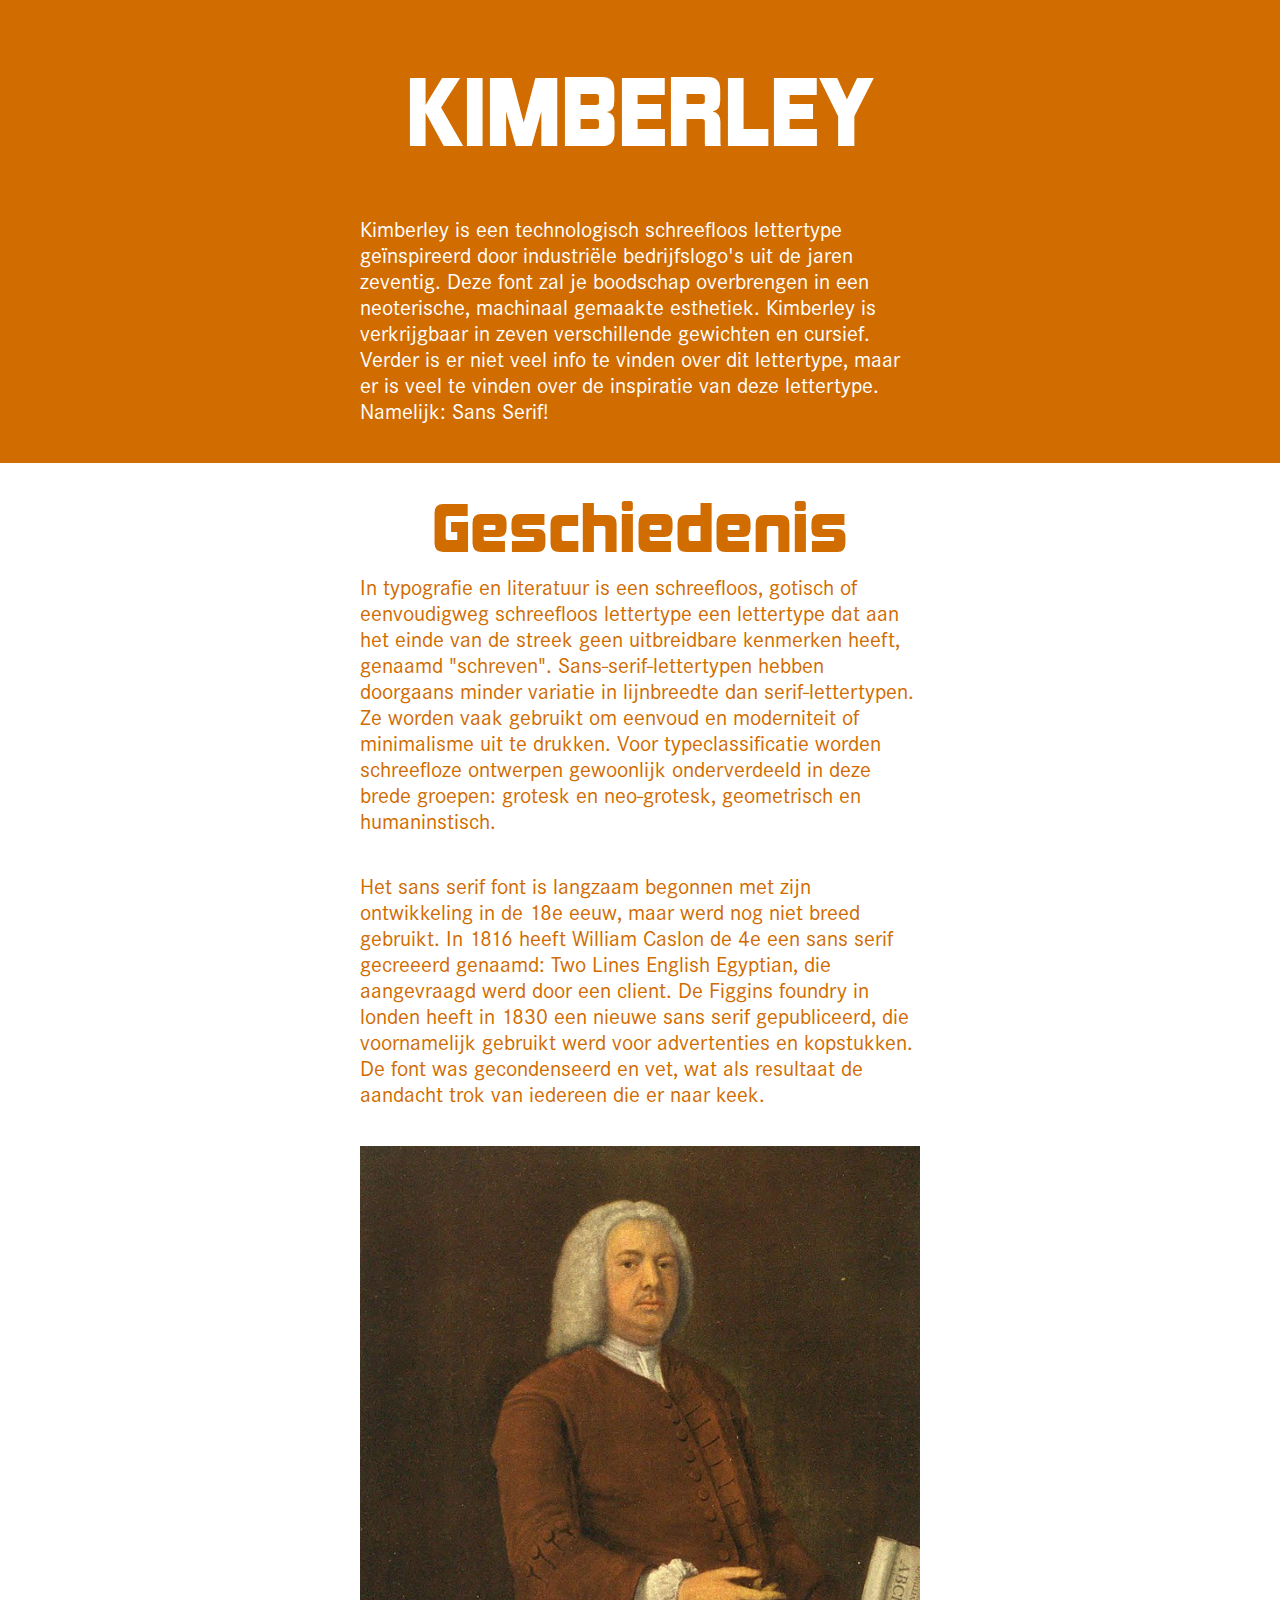
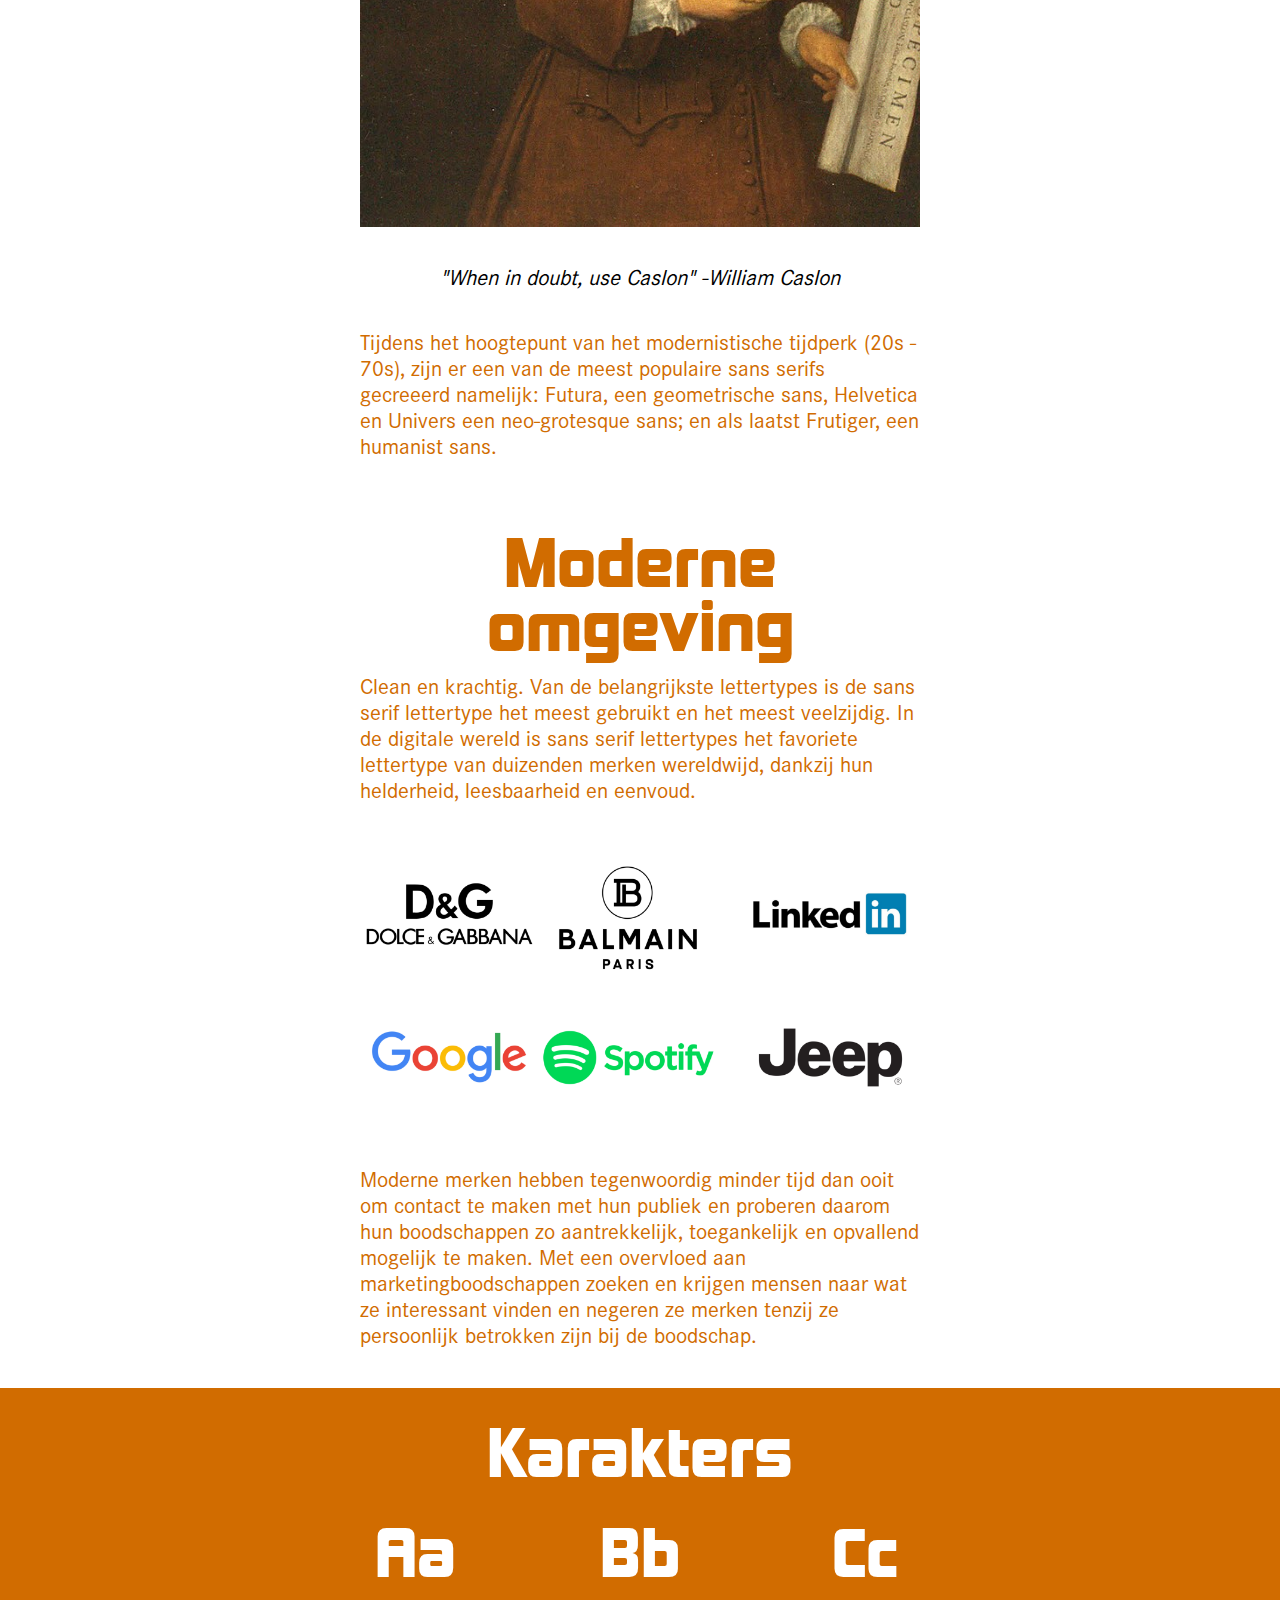
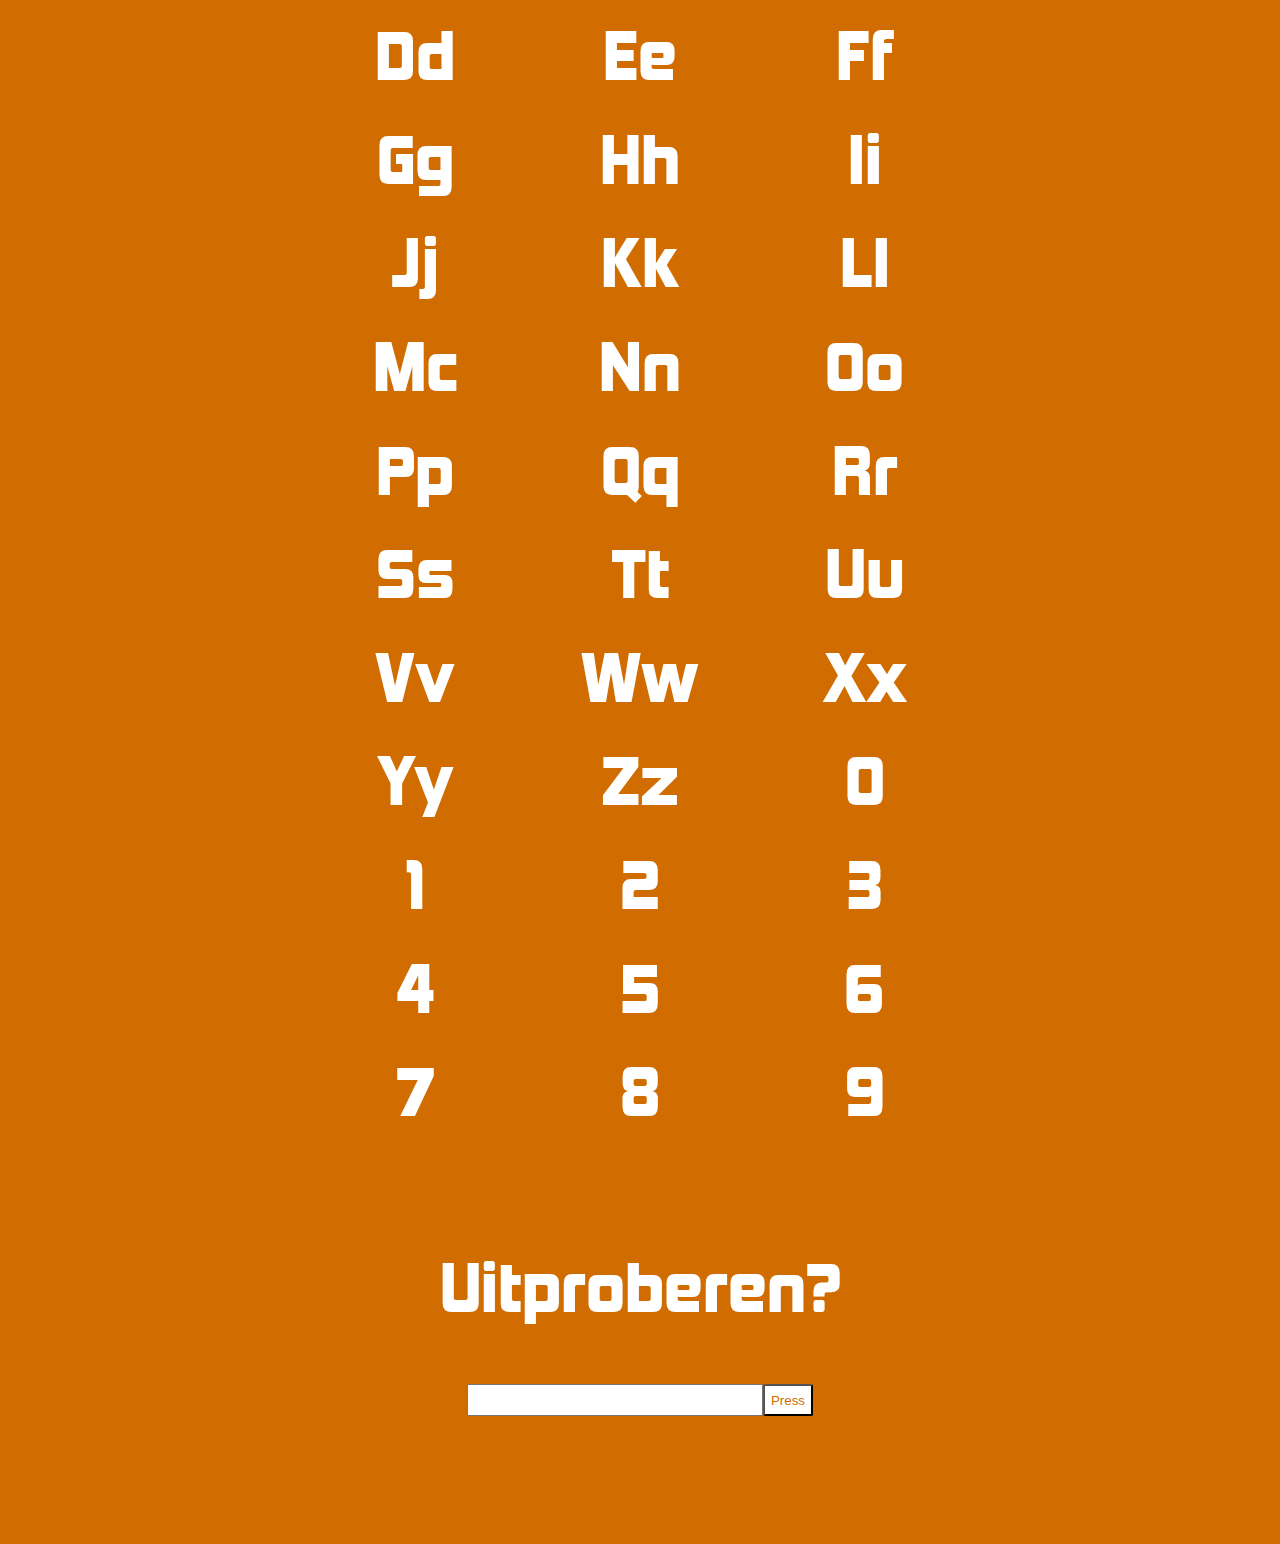
==== index.html @ 1e72dc58 "Add files via upload" ====
<!doctype html>
<!-- In Dutch? Change lang="en" to lang="nl" -->
<html lang="en">

<head>
	<meta charset="utf-8">
	<meta name="viewport" content="width=device-width, initial-scale=1">
	<!-- Your own title, this one is too generic -->
	<title>Kimberley</title>
	<link rel="stylesheet" href="css.css">
	<!-- You might consider adding a favicon, for completeness and fun. Details … -->
</head>


<body>

	<main>


		<!-- What is this site about? -->
		<section class="flaneerbrigade">
			<div class="text">
				<h1>KIMBERLEY</h1>

			</div>
		</section>

		<section class="content">

			<p>
				Kimberley is een technologisch schreefloos lettertype geïnspireerd door industriële bedrijfslogo's uit
				de jaren zeventig.
				Deze font zal je boodschap overbrengen in een neoterische, machinaal gemaakte esthetiek.
				Kimberley is verkrijgbaar in zeven verschillende gewichten en cursief. Verder is er niet veel info te vinden over dit lettertype, maar er is veel te vinden over
				de inspiratie van deze lettertype. Namelijk: Sans Serif!
			</p>
		</section>


		<section class="content">
			<h2>Geschiedenis</h2>
			<p>
				In typografie en literatuur is een schreefloos, gotisch of eenvoudigweg schreefloos lettertype een
				lettertype dat aan het einde van de streek geen uitbreidbare kenmerken heeft,
				genaamd "schreven".
				Sans-serif-lettertypen hebben doorgaans minder variatie in lijnbreedte dan serif-lettertypen. Ze worden
				vaak gebruikt om eenvoud en moderniteit of minimalisme uit te drukken.
				Voor typeclassificatie worden schreefloze ontwerpen gewoonlijk onderverdeeld in deze brede groepen:
				grotesk en neo-grotesk, geometrisch en humaninstisch.
			</p>
			
			<p>
				Het sans serif font is langzaam begonnen met zijn ontwikkeling in de 18e eeuw, maar werd nog niet breed
				gebruikt.
				In 1816 heeft William Caslon de 4e een sans serif gecreeerd genaamd: Two Lines English Egyptian, die
				aangevraagd werd door een client.
				De Figgins foundry in londen heeft in 1830 een nieuwe sans serif gepubliceerd, die voornamelijk gebruikt
				werd voor advertenties en kopstukken.
				De font was gecondenseerd en vet, wat als resultaat de aandacht trok van iedereen die er naar keek.
			</p>

			<img src="images/willie.jpg" alt="uitvinder van de sans serif lettertype">
			<cite>"When in doubt, use Caslon" -William Caslon</cite>

			<p>
				Tijdens het hoogtepunt van het modernistische tijdperk (20s - 70s), zijn er een van de meest populaire
				sans serifs gecreeerd namelijk:
				Futura, een geometrische sans, Helvetica en Univers een neo-grotesque sans; en als laatst Frutiger, een
				humanist sans.</p>
		</section>


		<section class="content">
			<h2> Moderne omgeving</h2>
			<p>
				Clean en krachtig. Van de belangrijkste lettertypes is de sans serif lettertype het meest gebruikt en
				het meest veelzijdig.
				In de digitale wereld is sans serif lettertypes het favoriete lettertype van duizenden merken
				wereldwijd, dankzij hun helderheid, leesbaarheid en eenvoud.
			</p>

			<div class="images">
				<img src="images/g.png" alt="dolce en gabana logo">
				<img src="images/pic.png" alt="balmain paris logo">
				<img src="images/pic2.png" alt="linkedin logo">
				<img src="images/pic3.png" alt="corporatielogo">
				<img src="images/pic4.png" alt="corporatielogo" >
				<img src="images/pic5.png" alt="corporatielogo">
			</div>

			<p>
				Moderne merken hebben tegenwoordig minder tijd dan ooit om contact te maken met hun publiek en proberen
				daarom hun boodschappen zo aantrekkelijk, toegankelijk en opvallend mogelijk te maken.
				Met een overvloed aan marketingboodschappen zoeken en krijgen mensen naar wat ze interessant vinden en
				negeren ze merken tenzij ze persoonlijk betrokken zijn bij de boodschap.
			</p>
		</section>

		<section class="content">
			<h2 class="orange">Karakters</h2>
			<div class="anim">
				<span>Aa</span>
				<span>Bb</span>
				<span>Cc</span>
				<span>Dd</span>
				<span>Ee</span>
				<span>Ff</span>
				<span>Gg</span>
				<span>Hh</span>
				<span>Ii</span>
				<span>Jj</span>
				<span>Kk</span>
				<span>Ll</span>
				<span>Mc</span>
				<span>Nn</span>
				<span>Oo</span>
				<span>Pp</span>
				<span>Qq</span>
				<span>Rr</span>
				<span>Ss</span>
				<span>Tt</span>
				<span>Uu</span>
				<span>Vv</span>
				<span>Ww</span>
				<span>Xx</span>
				<span>Yy</span>
				<span>Zz</span>
				<span>0</span>
				<span>1</span>
				<span>2</span>
				<span>3</span>
				<span>4</span>
				<span>5</span>
				<span>6</span>
				<span>7</span>
				<span>8</span>
				<span>9</span>
			</div>
		</section>

		<section class="content">
			<h2>Uitproberen?</h2>
			<p class="displaytekst"></p>
			<div class="name">
				<input type="text">
				<button type="button">Press</button>
			</div>
		</section>

	</main>


</body>
<script src="javascript.js"></script>

</html>
---- css.css ----
@font-face {
	font-family: "kimberleyblack";
	src: url("kimberley/kimberley_bl-webfont.woff") format("woff");
	font-style: normal;
	font-stretch: normal;
	font-weight: 250 900;
	color: white;
}


@font-face {
	font-family: "corporate";
	src: url("Corporate-S-Regular.woff")format("woff");
	font-style: normal;
	font-stretch: normal;
	font-weight: 250 900;

}

div {
	display: grid;
	grid-template-columns: minmax(1em, auto) 1fr minmax(1em, auto);
}

section {
	display: grid;
	grid-template-columns: minmax(1em, auto) 1fr minmax(1em, auto);
}

main section.content {
	--fold: 35;
	/* hoe breed mag een paragraaf zijn */
	--ratio: 1.414;

}

main {
	/* Je kan variabelen gebruiken. Handig! */
	background-color: white;

}




/* RESET */
*,
*::before,
*::after {
	box-sizing: border-box;
}

body {
	margin: 0;
	font-size: 1.4rem;
	background-color: var(--page-background);
	color: var(--body-color);
}

/* LAYOUT */

:where(.content, figcaption)>* {
	/* je kan ook rekenen met CSS. 
	Hier doen we de fold x de standaard fontgrootte */
	max-width: calc(var(--fold) * 1rem);
	width: 100%;
	margin: 0 auto 1rem;
	grid-column-start: 2;
	padding-bottom: 1em;
}

:where(main)>* {
	/* je kan ook rekenen met CSS. 
	Hier doen we de fold x de standaard fontgrootte */
	width: 100%;
	grid-column-start: 2;

}


/* changing attr */

div p {
	font-family: "corporate";
	color: white;

}

section p {
	font-family: "corporate";
	color: white;

}

cite {
	text-align: center;
	font-family: "corporate";
}
section:nth-of-type(3),
section:nth-of-type(4) {
	background-color: white;
}

section:nth-of-type(3) p,
section:nth-of-type(4) p {
	color: hsl(31, 100%, 41%);
}
.flaneerbrigade:first-of-type,
.content {
	background-color: hsl(31, 100%, 41%);
}
section:last-of-type{
	padding-bottom:4em ;
}

/* vaste waarden h1 h2  */
h1 {
	/* 
	vw = viewport width: 
	grootte is afhankelijk van de breedte van het scherm.
	vh = viewport height.
	vmin = viewport height, óf width, degene die kleiner is.
	vmax = dat kan je zelf bedenken
		font-size: clamp(2em,10vw,15em);
	clamp() heeft drie waardes:
	1. niet kleiner dan
	2. idealiter
	3. maximale grootte
	 */
	overflow: hidden;
	text-transform: uppercase;
	font-family: "kimberleyblack";
	line-height: 1;
	/* lager cijfer als het font groter is. */
	color: var(--highlight-color);
	margin-top: 0.5em;
	grid-column-start: 1;
	grid-column-end: -1;
	display: flex;
	justify-content: center;
	font-size: clamp(3em, 7vw, 15em);
	animation: zoomup 2s ease-in;
	display: inline-block;
	animation-delay: calc(200ms * var(--i));
	color: white;
}


h2 {
	font-family: "kimberleyblack";
	font-size: clamp(2em, 5vw, 15em);
	line-height: 1;
	color: var(--highlight-color);
	grid-column-start: 1;
	grid-column-end: -1;
	display: flex;
	justify-content: center;
	padding-top: 0.5em;
	transition: 1s all ease;
	padding-bottom: 0em;
}

h2:nth-of-type(1) {
	color: hsl(31, 100%, 41%);
	text-align: center;
}

h2.orange {
	color: white;
}

h2:hover {
	font-size: clamp(2em, 7vw, 15em);
}

.content:last-of-type h2 {
	color: white;
}



.flaneerbrigade {
	width: 100%;
	display: flex;
	justify-content: center;
	align-items: center;
}

/* h1 anim, eerste anim*/
.text {
	font-family: "kimberleyblack";

	width: 100%;
	padding-top: 1em;
	position: relative;
	display: flex;
	justify-content: center;
	align-items: center;

}

.text H1 {
	text-transform: uppercase;
	animation: zoomup 2s ease-in;
	display: inline-block;
	animation-delay: calc(200ms * var(--i));
	color: white;

}

@keyframes zoomup {

	100%,
	50% {
		transform: scale(1);
	}

	0% {
		transform: scale(1.2) translateY(-50px);
		filter: blur(1px);
		opacity: 0;
	}
}

/* iconen schommel anim*/
.images {
	display: grid;
	overflow: hidden;

}

img:first-of-type {
	animation-name: border;
	animation-duration: 5s;
	animation-iteration-count: infinite;
	animation-direction: alternate;
}

@keyframes border {
	0% {
		border-radius: 10%;

		rotate: 2deg;
		translate: 0 1em;



	}

	100% {
		border-radius: 15%;
		translate: 0 -1em;
		rotate: 2deg;


	}
}

.images img {
	display: grid;
	grid-template-columns: 33% 33% 33%;
	width: 8em;
	animation-name: schommel;
	animation-duration: 5s;
	animation-iteration-count: infinite;
	animation-direction: alternate;

}

@media (max-width:900px) {
	.images {

		display: grid;
		grid-template-columns: 90%;
		width: 8em;
		animation-name: schommel;
		animation-duration: 5s;
		animation-iteration-count: infinite;
		animation-direction: alternate;

	}
}

@keyframes schommel {
	0% {
		rotate: 2deg;
		translate: 0 1em;
	}

	100% {
		translate: 0 -1em;
		rotate: -1deg;
	}
}

.images img {
	animation-delay: -1s;
	animation-duration: 2s;



	/* laatste anim*/
}

span {
	font-family: "kimberleyblack";
	padding: 0.2em;
	color: white;
	max-width: 100%;
	animation-name: anim;
	animation-duration: 7s;
	animation-iteration-count: infinite;

}

.anim {

	display: grid;
	font-size: clamp(2em, 5vw, 15em);
	justify-items: center;



}


@keyframes anim {

	0% {
		transform: translateZ(0%)
	}

	25% {

		transform: translateX(20%);

	}

	50% {
		transform: translateX(-20%);

	}

	75% {

		transform: translateX(20%);

	}

	100% {

		transform: translateX(0%);

	}
}

/* tekst prompt einde*/
.displaytekst {
	font-family: "kimberleyblack";
	display: flex;
	justify-content: center;
	font-size: 1.5em;
}

button {
	background-color: white;
	color: hsl(31, 100%, 41%);
	border-color: none;
	border-radius: 5%;

}

button:hover {
	color: white;
	background-color: hsl(31, 100%, 41%);

}

input {
	font-size: 1em;
}

.name {
	display: flex;
	justify-content: center;
	font-family: "corporate";
}
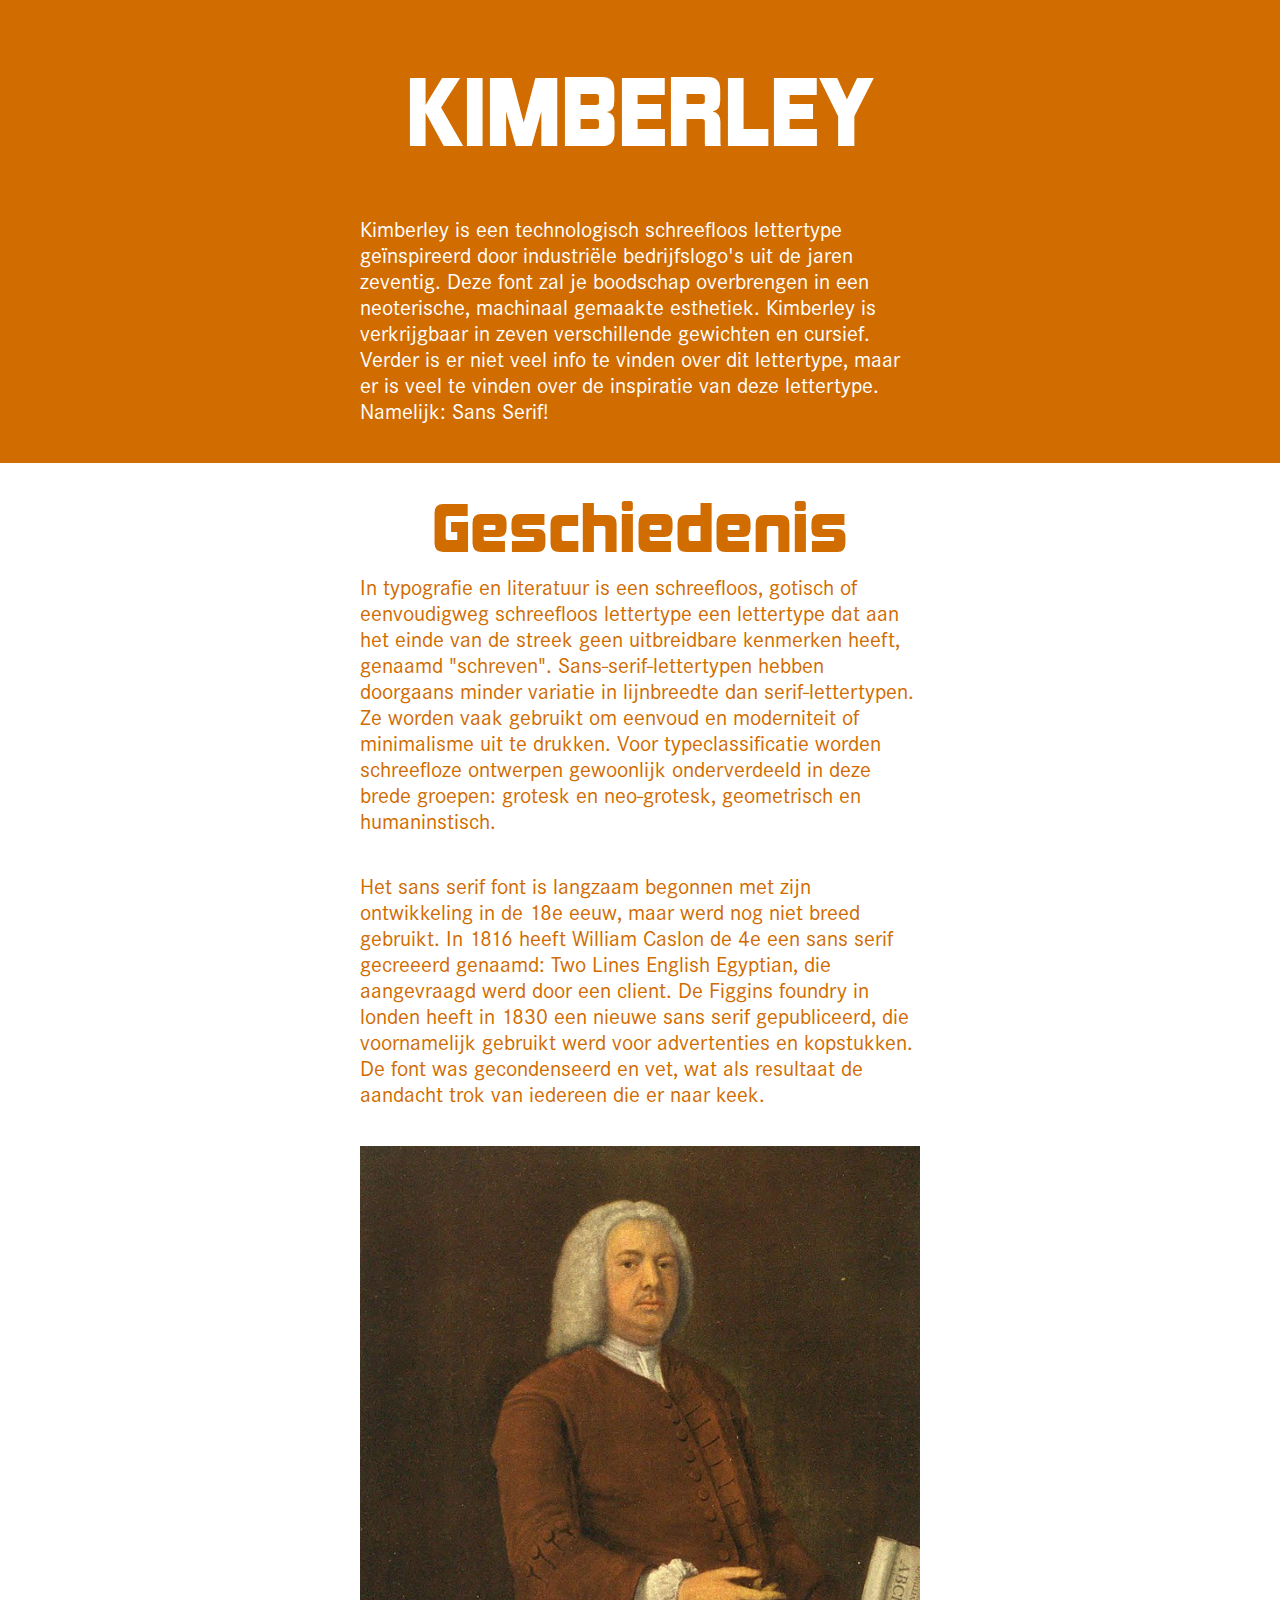
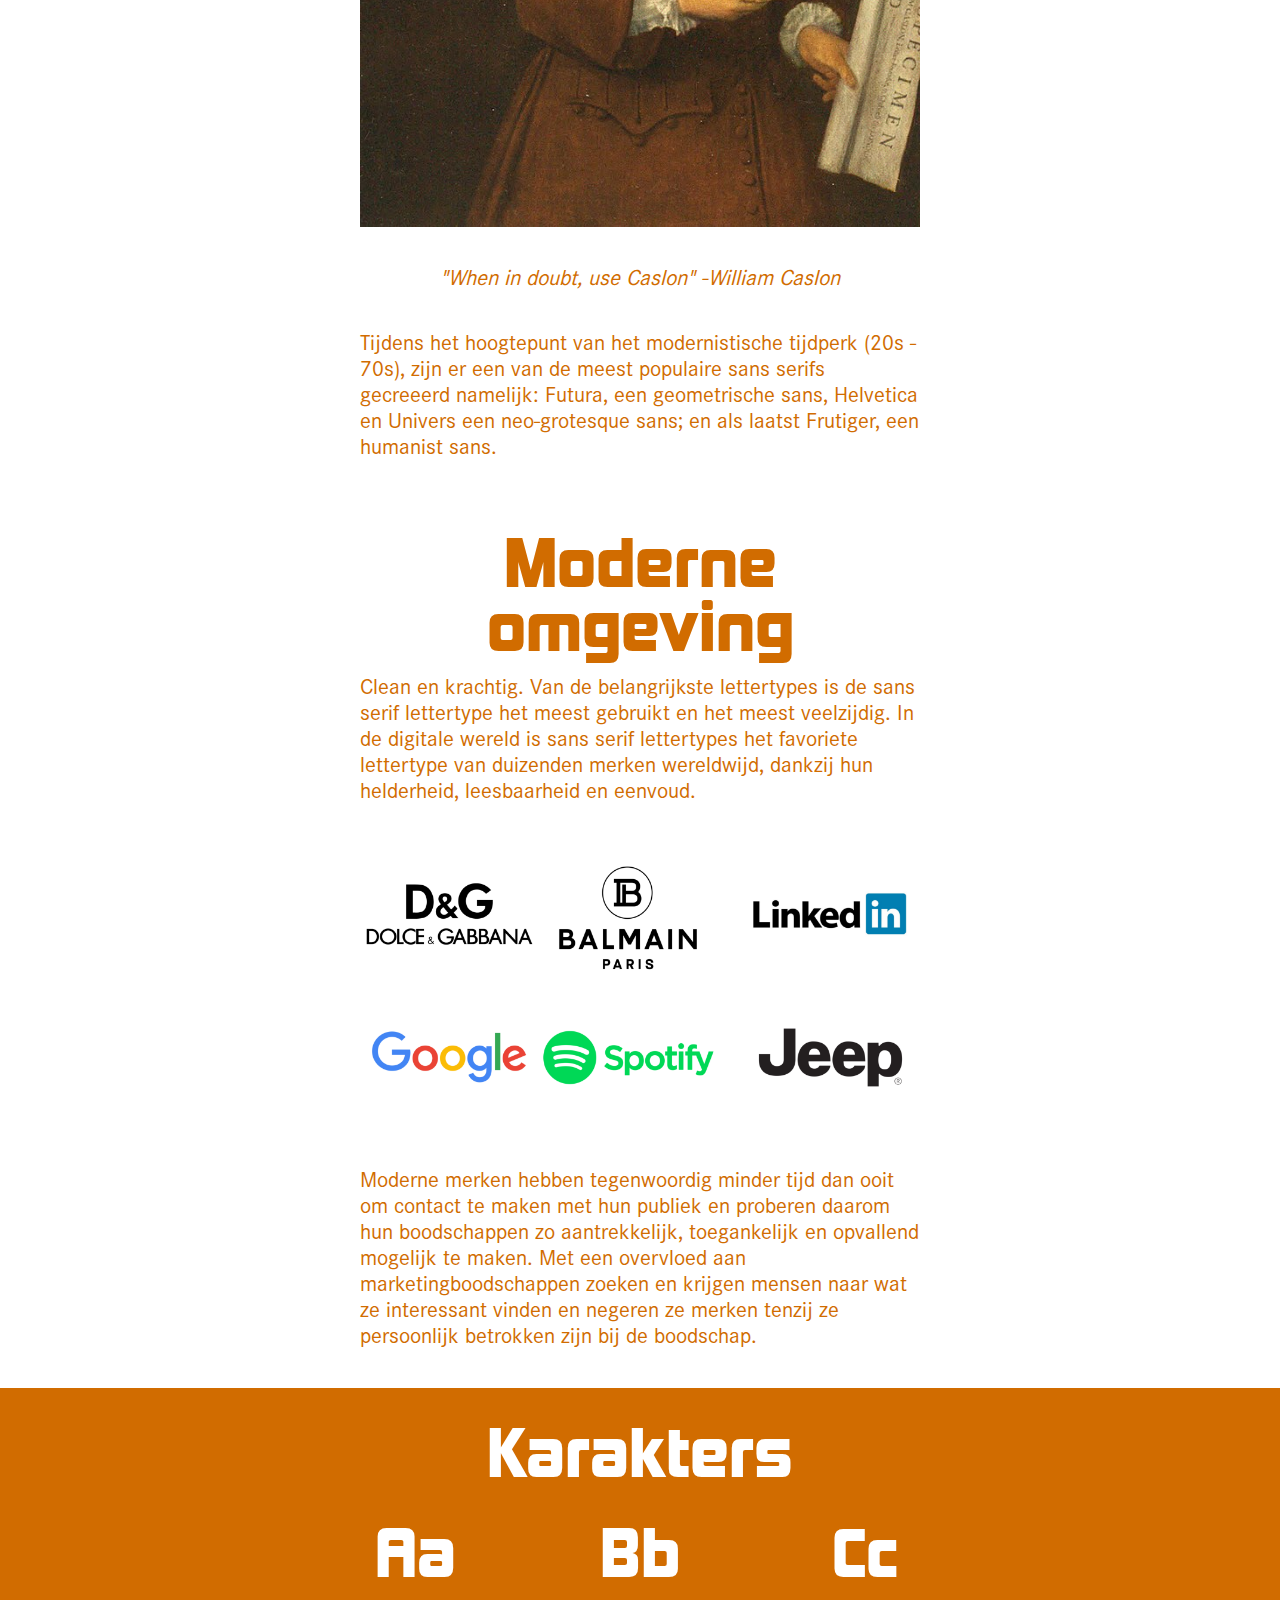
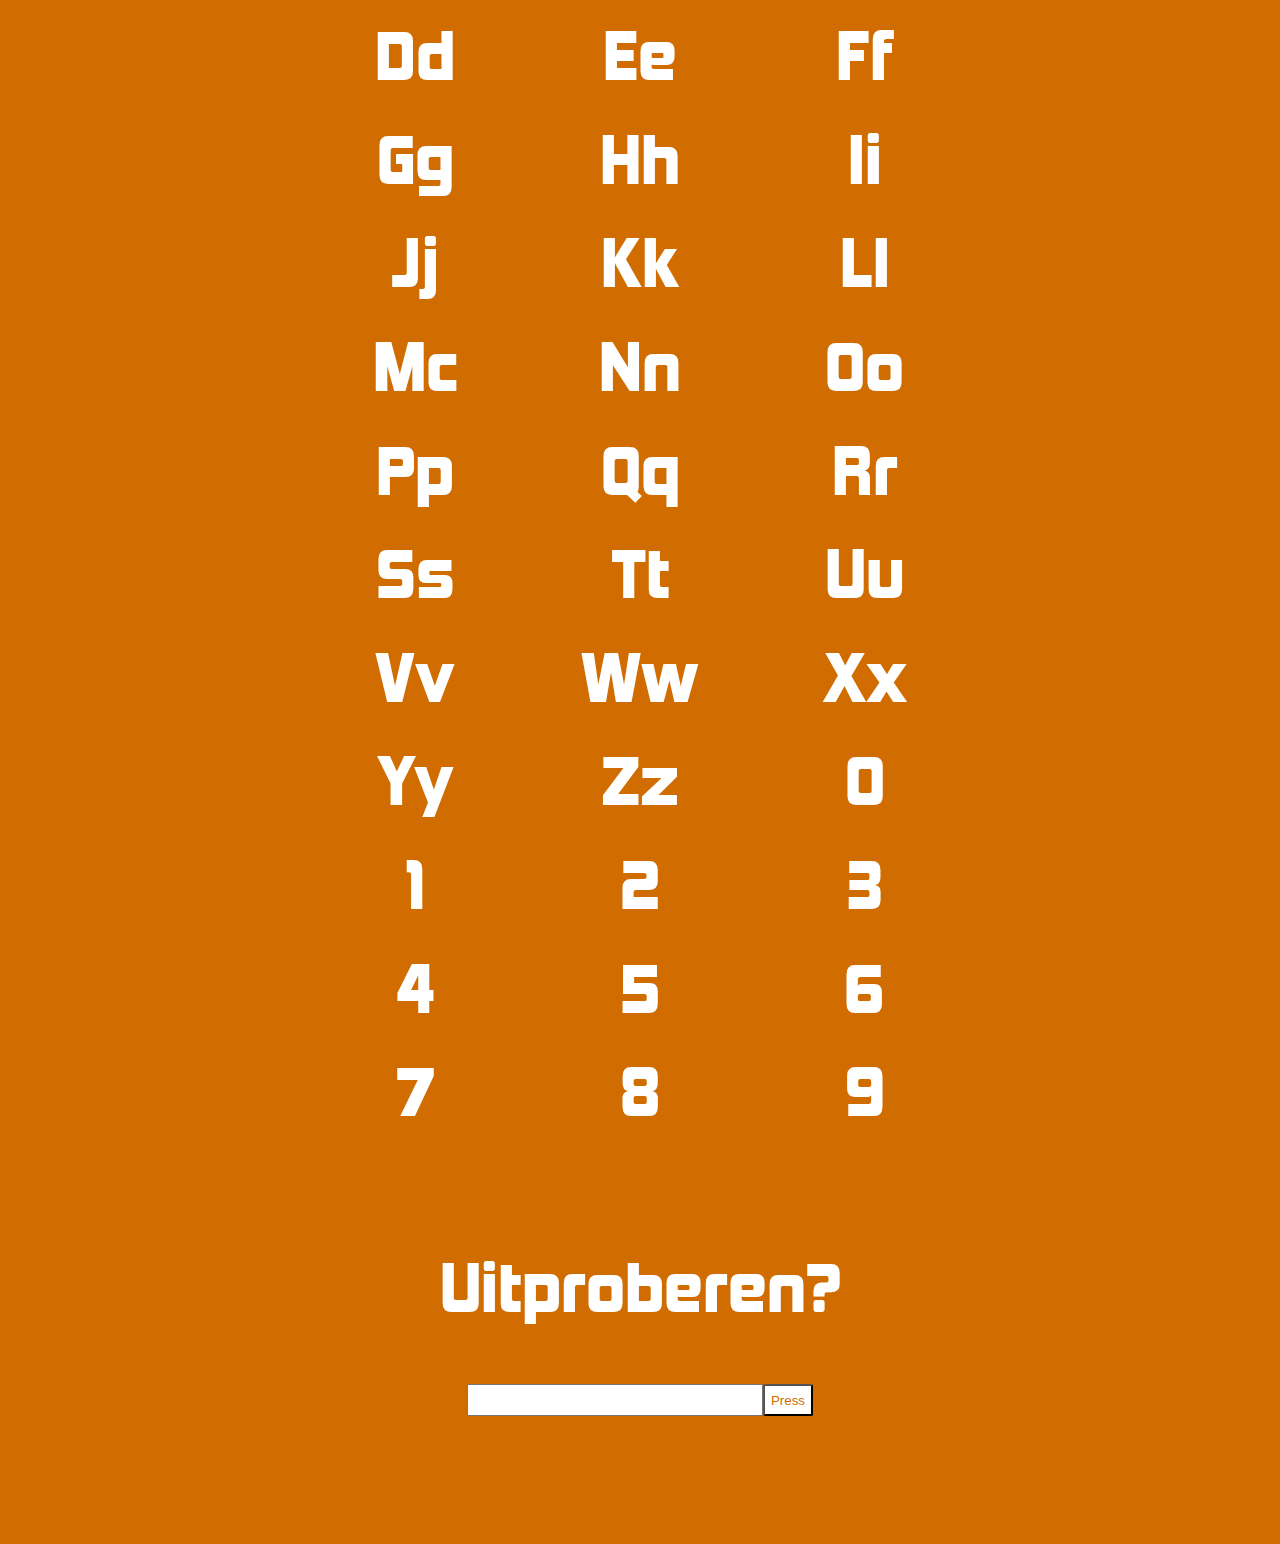
==== commit abf8d41e: "Add files via upload" ====
--- a/index.html
+++ b/index.html
@@ -1,6 +1,6 @@
 <!doctype html>
 <!-- In Dutch? Change lang="en" to lang="nl" -->
-<html lang="en">
+<html lang="nl">
 
 <head>
 	<meta charset="utf-8">
@@ -26,7 +26,7 @@
 		</section>
 
 		<section class="content">
-
+			<h2 class="invisible">Intro</h2>
 			<p>
 				Kimberley is een technologisch schreefloos lettertype geïnspireerd door industriële bedrijfslogo's uit
 				de jaren zeventig.
@@ -149,8 +149,8 @@
 
 	</main>
 
+	<script src="javascript.js"></script>
+</body>
 
-</body>
-<script src="javascript.js"></script>
 
 </html>--- a/css.css
+++ b/css.css
@@ -95,6 +95,8 @@
 cite {
 	text-align: center;
 	font-family: "corporate";
+	font-weight: 400;
+	color: hsl(31, 100%, 41%);
 }
 section:nth-of-type(3),
 section:nth-of-type(4) {
@@ -159,7 +161,9 @@
 	transition: 1s all ease;
 	padding-bottom: 0em;
 }
-
+.invisible{
+	display: none;
+}
 h2:nth-of-type(1) {
 	color: hsl(31, 100%, 41%);
 	text-align: center;
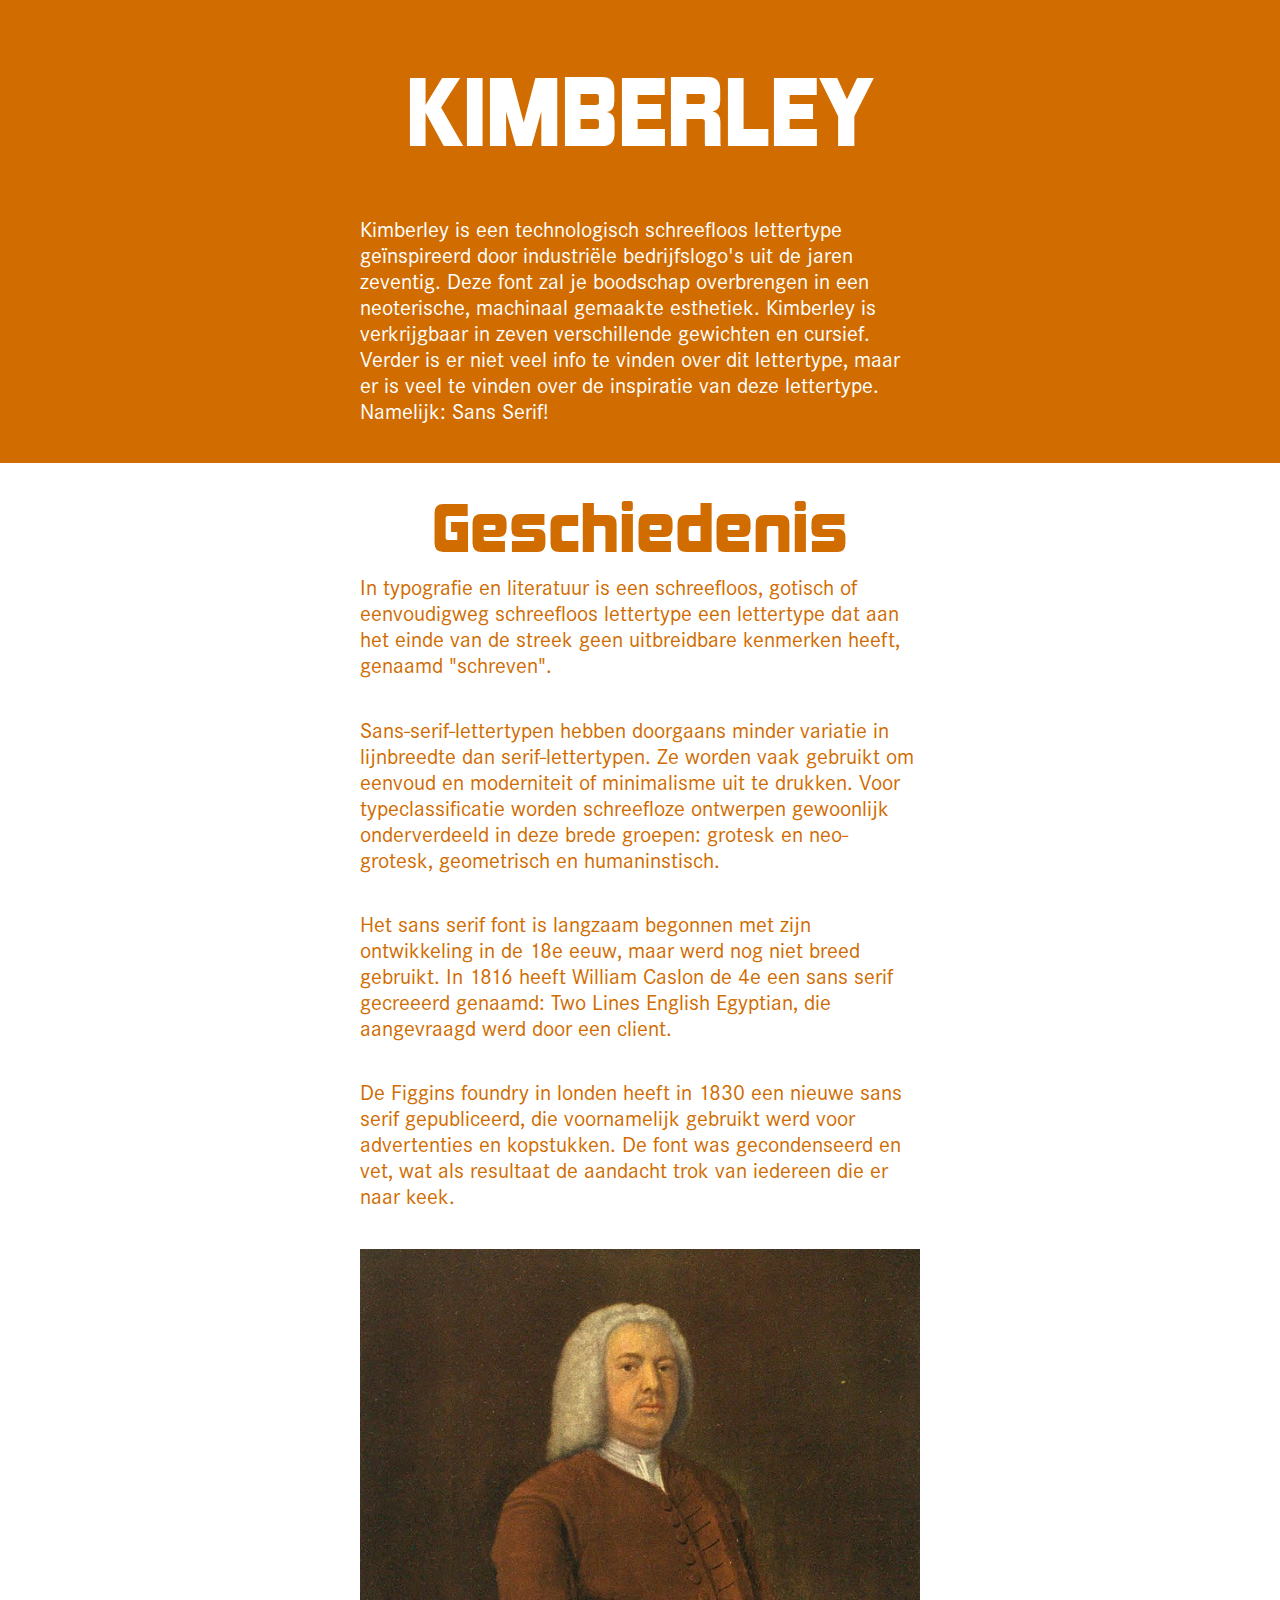
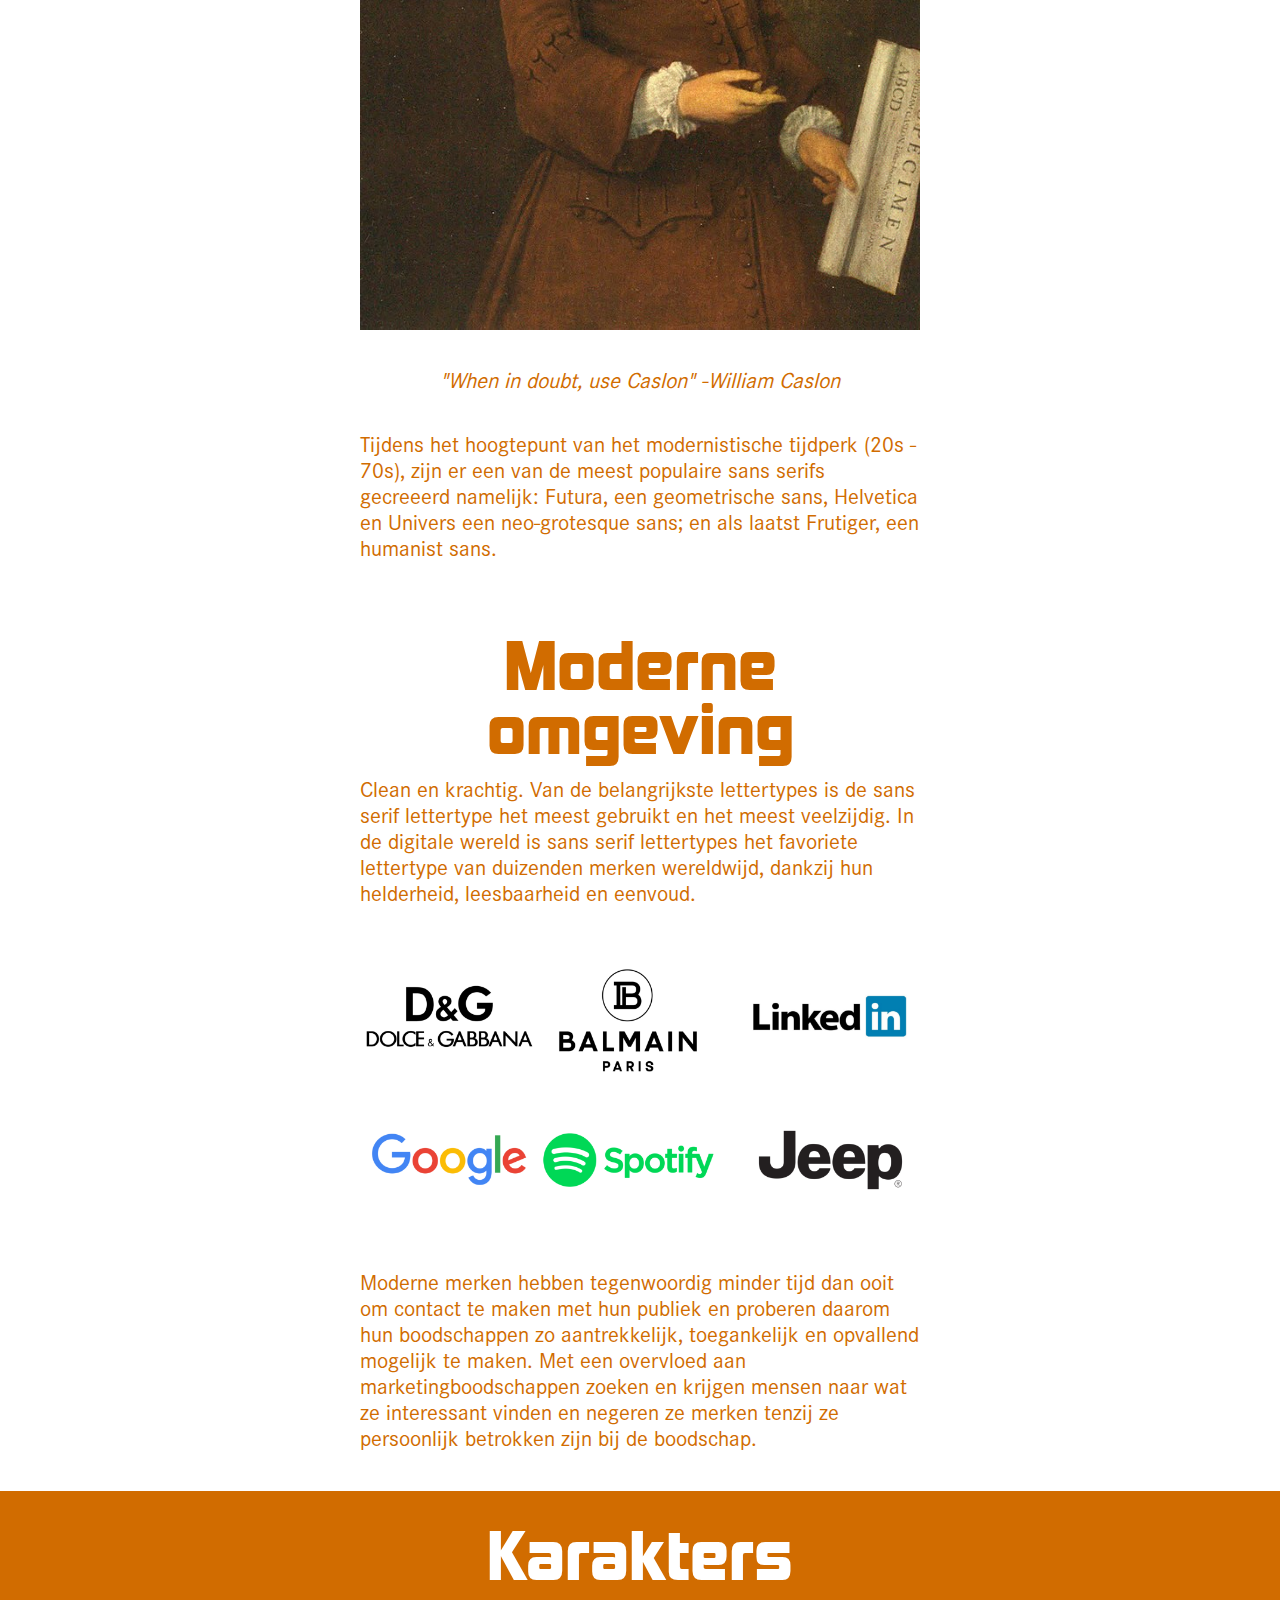
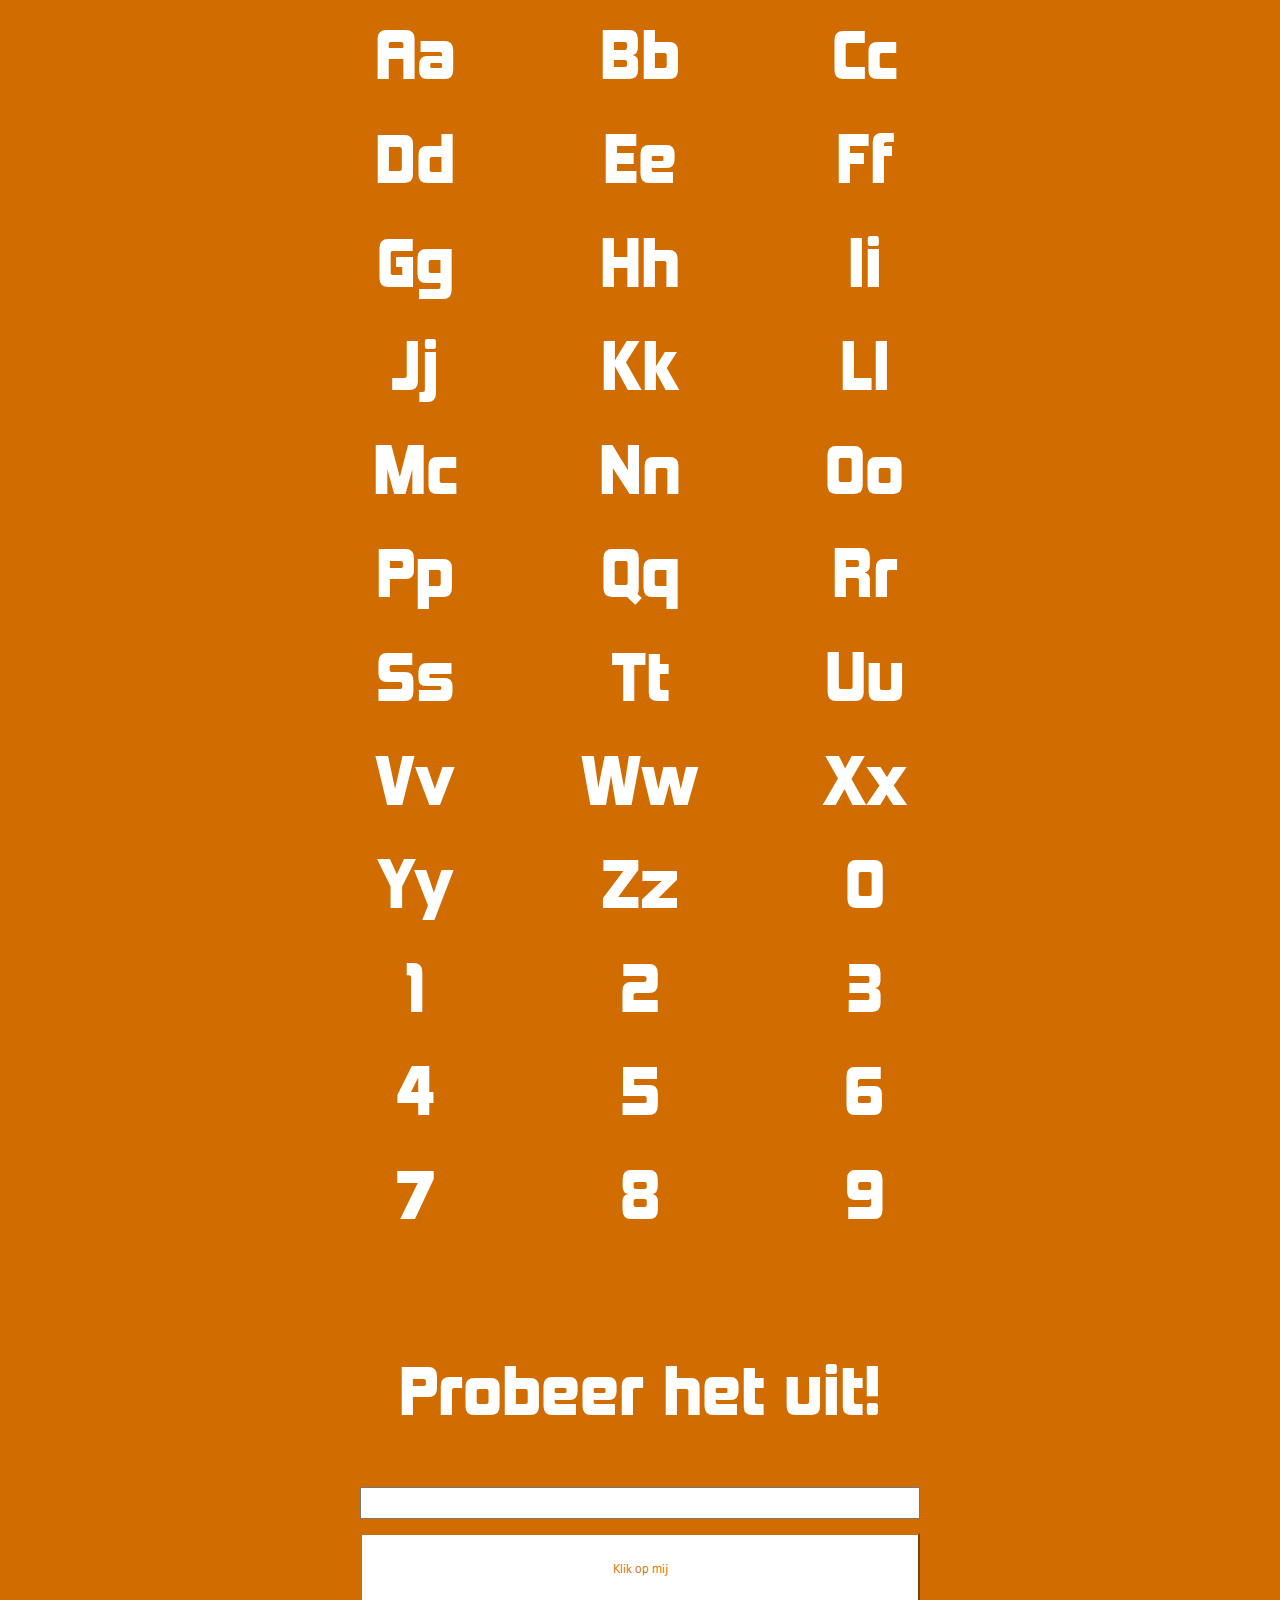
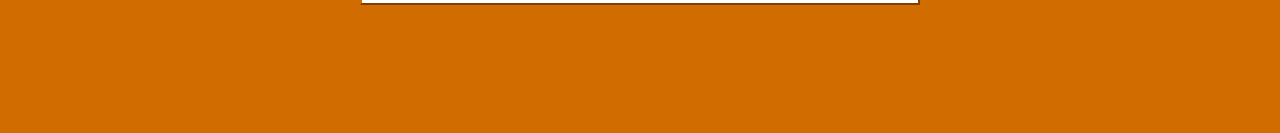
==== commit 6833190f: "Add files via upload" ====
--- a/index.html
+++ b/index.html
@@ -43,6 +43,8 @@
 				In typografie en literatuur is een schreefloos, gotisch of eenvoudigweg schreefloos lettertype een
 				lettertype dat aan het einde van de streek geen uitbreidbare kenmerken heeft,
 				genaamd "schreven".
+				</p>
+				<p>
 				Sans-serif-lettertypen hebben doorgaans minder variatie in lijnbreedte dan serif-lettertypen. Ze worden
 				vaak gebruikt om eenvoud en moderniteit of minimalisme uit te drukken.
 				Voor typeclassificatie worden schreefloze ontwerpen gewoonlijk onderverdeeld in deze brede groepen:
@@ -54,6 +56,8 @@
 				gebruikt.
 				In 1816 heeft William Caslon de 4e een sans serif gecreeerd genaamd: Two Lines English Egyptian, die
 				aangevraagd werd door een client.
+				</p>
+				<p>
 				De Figgins foundry in londen heeft in 1830 een nieuwe sans serif gepubliceerd, die voornamelijk gebruikt
 				werd voor advertenties en kopstukken.
 				De font was gecondenseerd en vet, wat als resultaat de aandacht trok van iedereen die er naar keek.
@@ -139,11 +143,11 @@
 		</section>
 
 		<section class="content">
-			<h2>Uitproberen?</h2>
+			<h2>Probeer het uit!</h2>
 			<p class="displaytekst"></p>
 			<div class="name">
 				<input type="text">
-				<button type="button">Press</button>
+				<button type="button">Klik op mij</button>
 			</div>
 		</section>
 
--- a/css.css
+++ b/css.css
@@ -98,6 +98,7 @@
 	font-weight: 400;
 	color: hsl(31, 100%, 41%);
 }
+
 section:nth-of-type(3),
 section:nth-of-type(4) {
 	background-color: white;
@@ -107,12 +108,14 @@
 section:nth-of-type(4) p {
 	color: hsl(31, 100%, 41%);
 }
+
 .flaneerbrigade:first-of-type,
 .content {
 	background-color: hsl(31, 100%, 41%);
 }
-section:last-of-type{
-	padding-bottom:4em ;
+
+section:last-of-type {
+	padding-bottom: 4em;
 }
 
 /* vaste waarden h1 h2  */
@@ -161,9 +164,11 @@
 	transition: 1s all ease;
 	padding-bottom: 0em;
 }
-.invisible{
+
+.invisible {
 	display: none;
 }
+
 h2:nth-of-type(1) {
 	color: hsl(31, 100%, 41%);
 	text-align: center;
@@ -369,23 +374,37 @@
 button {
 	background-color: white;
 	color: hsl(31, 100%, 41%);
-	border-color: none;
-	border-radius: 5%;
+	border-color: hsl(31, 100%, 41%);
+	margin-top: 1em;
+	padding: 2em;
+	font-family: "corporate";
+
 
 }
 
 button:hover {
 	color: white;
 	background-color: hsl(31, 100%, 41%);
-
-}
+	font-family: "corporate";
+
+}
+
+button:hover {
+	color: white;
+	background-color: hsl(31, 100%, 68%);
+	font-family: "corporate";
+
+}
+
 
 input {
 	font-size: 1em;
+	font-family: "corporate";
 }
 
 .name {
 	display: flex;
 	justify-content: center;
 	font-family: "corporate";
+	flex-direction: column;
 }